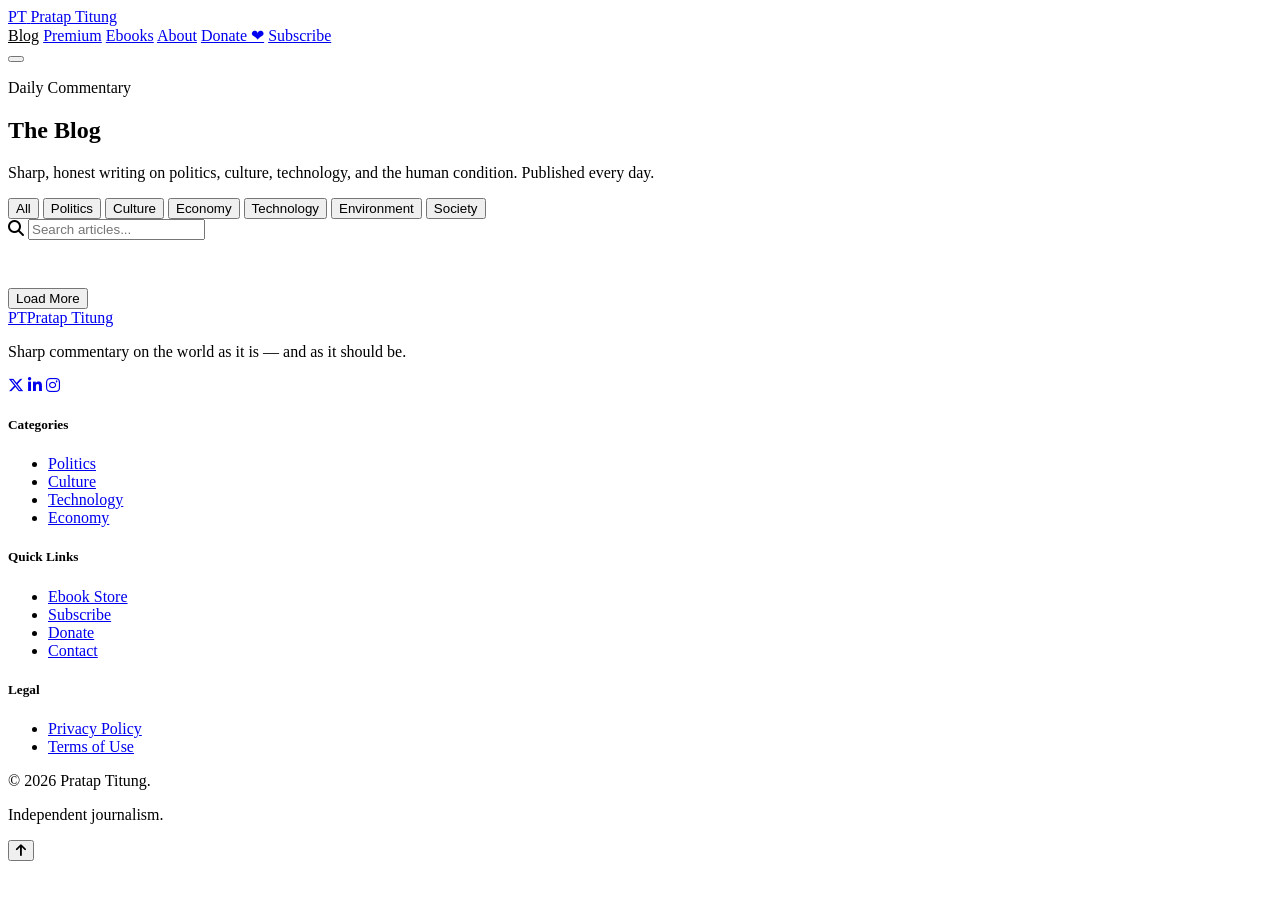
==== blog.html @ 3a3e5080 "Add files via upload" ====
<!DOCTYPE html>
<html lang="en">
<head>
  <meta charset="UTF-8" />
  <meta name="viewport" content="width=device-width, initial-scale=1.0" />
  <title>Blog — Pratap Titung</title>
  <link rel="stylesheet" href="css/style.css" />
  <link rel="stylesheet" href="css/pages.css" />
  <link href="https://fonts.googleapis.com/css2?family=Playfair+Display:ital,wght@0,400;0,700;1,400&family=Inter:wght@300;400;500;600&display=swap" rel="stylesheet" />
  <link rel="stylesheet" href="https://cdnjs.cloudflare.com/ajax/libs/font-awesome/6.5.0/css/all.min.css" />
</head>
<body>

  <!-- NAVBAR -->
  <header id="navbar">
    <div class="container nav-inner">
      <a href="index.html" class="brand">
        <span class="brand-initial">PT</span>
        <span class="brand-name">Pratap Titung</span>
      </a>
      <nav class="nav-links" id="navLinks">
        <a href="blog.html" style="color:var(--accent)">Blog</a>
        <a href="index.html#premium">Premium</a>
        <a href="store.html">Ebooks</a>
        <a href="index.html#about">About</a>
        <a href="index.html#donate" class="btn btn-outline-nav">Donate ❤</a>
        <a href="index.html#premium" class="btn btn-nav">Subscribe</a>
      </nav>
      <button class="hamburger" id="hamburger"><span></span><span></span><span></span></button>
    </div>
  </header>

  <!-- PAGE HERO -->
  <section class="page-hero">
    <p class="section-eyebrow">Daily Commentary</p>
    <h1>The Blog</h1>
    <p>Sharp, honest writing on politics, culture, technology, and the human condition. Published every day.</p>
  </section>

  <!-- FILTER BAR -->
  <div class="filter-bar">
    <div class="container filter-inner">
      <button class="filter-btn active" data-cat="all">All</button>
      <button class="filter-btn" data-cat="politics">Politics</button>
      <button class="filter-btn" data-cat="culture">Culture</button>
      <button class="filter-btn" data-cat="economy">Economy</button>
      <button class="filter-btn" data-cat="technology">Technology</button>
      <button class="filter-btn" data-cat="environment">Environment</button>
      <button class="filter-btn" data-cat="society">Society</button>
      <div class="search-bar">
        <i class="fa-solid fa-magnifying-glass"></i>
        <input type="text" id="searchInput" placeholder="Search articles..." />
      </div>
    </div>
  </div>

  <!-- BLOG CONTENT -->
  <section class="section">
    <div class="container">
      <div class="post-grid" id="blogGrid" style="grid-template-columns: repeat(3,1fr);">
        <!-- injected by JS -->
      </div>
      <div class="load-more-wrap" style="margin-top:48px">
        <button class="btn btn-outline" id="blogLoadMore">Load More</button>
      </div>
    </div>
  </section>

  <!-- FOOTER -->
  <footer class="site-footer">
    <div class="container footer-grid">
      <div class="footer-brand">
        <a href="index.html" class="brand"><span class="brand-initial">PT</span><span class="brand-name">Pratap Titung</span></a>
        <p>Sharp commentary on the world as it is — and as it should be.</p>
        <div class="footer-social">
          <a href="#"><i class="fa-brands fa-x-twitter"></i></a>
          <a href="#"><i class="fa-brands fa-linkedin-in"></i></a>
          <a href="#"><i class="fa-brands fa-instagram"></i></a>
        </div>
      </div>
      <div class="footer-col"><h5>Categories</h5><ul><li><a href="blog.html?cat=politics">Politics</a></li><li><a href="blog.html?cat=culture">Culture</a></li><li><a href="blog.html?cat=technology">Technology</a></li><li><a href="blog.html?cat=economy">Economy</a></li></ul></div>
      <div class="footer-col"><h5>Quick Links</h5><ul><li><a href="store.html">Ebook Store</a></li><li><a href="index.html#premium">Subscribe</a></li><li><a href="index.html#donate">Donate</a></li><li><a href="contact.html">Contact</a></li></ul></div>
      <div class="footer-col"><h5>Legal</h5><ul><li><a href="privacy.html">Privacy Policy</a></li><li><a href="terms.html">Terms of Use</a></li></ul></div>
    </div>
    <div class="footer-bottom"><div class="container footer-bottom-inner"><p>&copy; 2026 Pratap Titung.</p><p>Independent journalism.</p></div></div>
  </footer>

  <button class="back-to-top" id="backToTop"><i class="fa-solid fa-arrow-up"></i></button>

  <script src="js/main.js"></script>
  <script src="js/blog.js"></script>
</body>
</html>
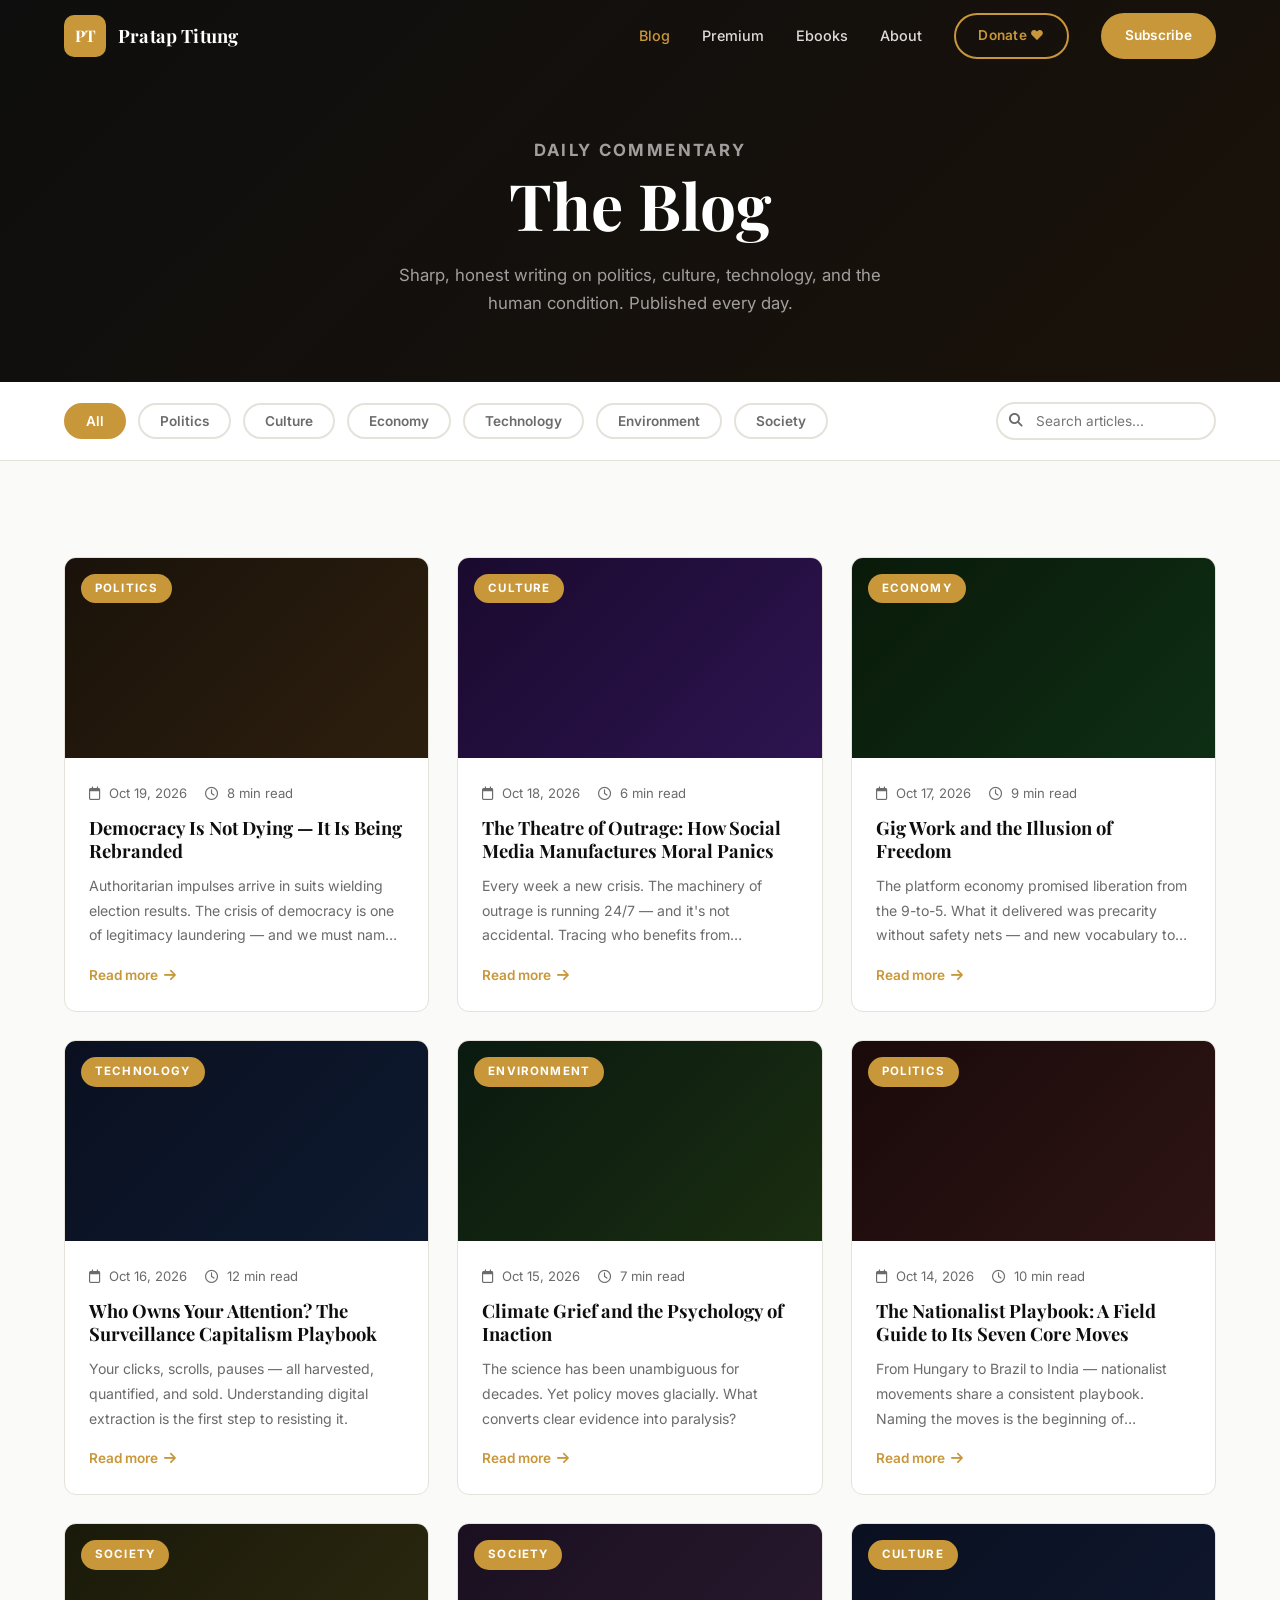
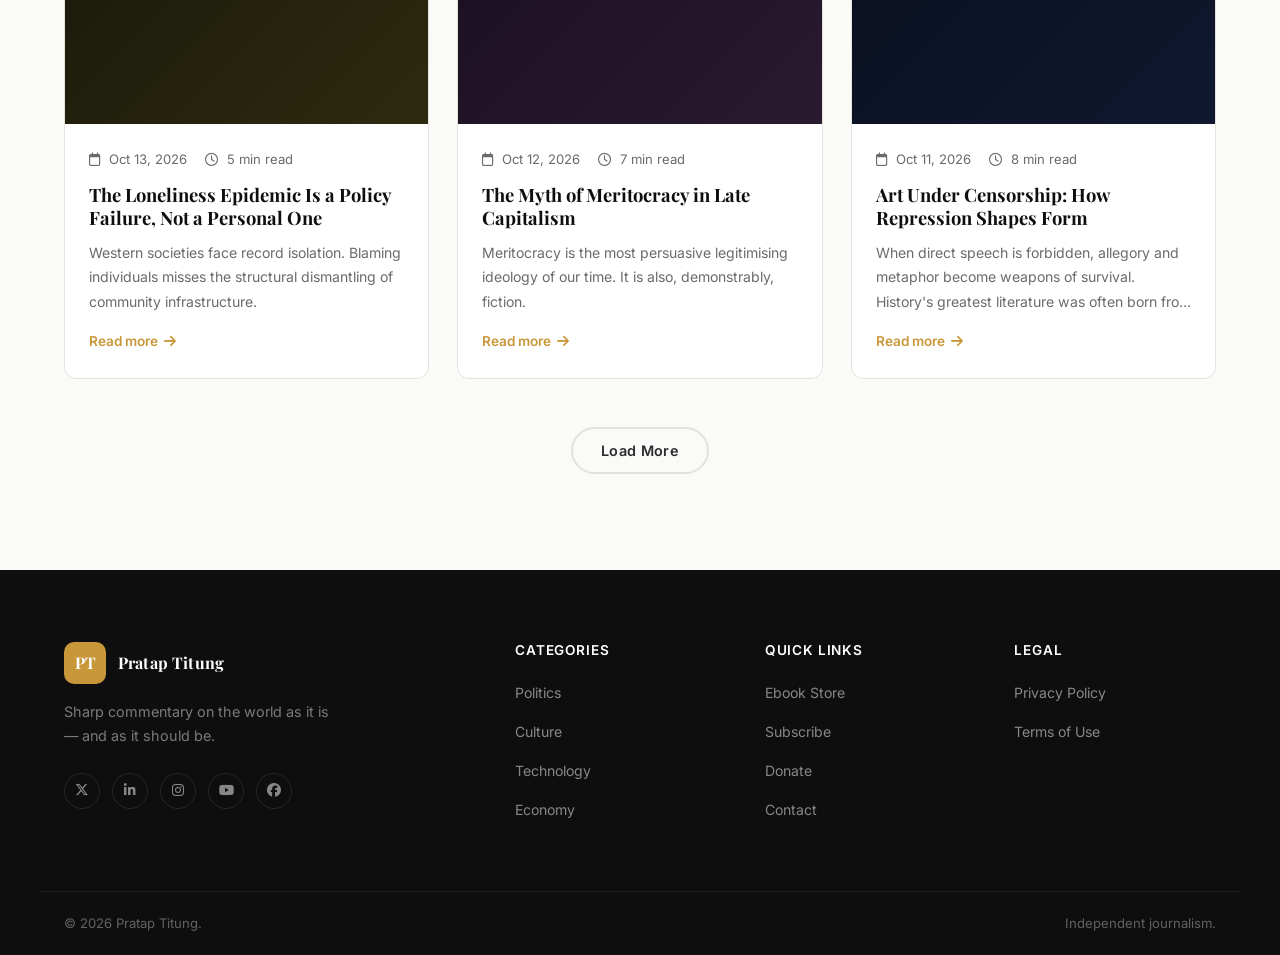
==== commit 4491e4da: "Update blog.html" ====
--- a/blog.html
+++ b/blog.html
@@ -73,9 +73,11 @@
         <a href="index.html" class="brand"><span class="brand-initial">PT</span><span class="brand-name">Pratap Titung</span></a>
         <p>Sharp commentary on the world as it is — and as it should be.</p>
         <div class="footer-social">
-          <a href="#"><i class="fa-brands fa-x-twitter"></i></a>
-          <a href="#"><i class="fa-brands fa-linkedin-in"></i></a>
-          <a href="#"><i class="fa-brands fa-instagram"></i></a>
+          <a href="https://x.com/titung489" aria-label="Twitter"><i class="fa-brands fa-x-twitter"></i></a>
+          <a href="www.linkedin.com/in/titung489" aria-label="LinkedIn"><i class="fa-brands fa-linkedin-in"></i></a>
+          <a href="https://www.instagram.com/titung489" aria-label="Instagram"><i class="fa-brands fa-instagram"></i></a>
+          <a href="https://www.youtube.com/c/PJTOfficial" aria-label="YouTube"><i class="fa-brands fa-youtube"></i></a>
+          <a href="https://www.facebook.com/c/titung489" aria-label="Facebook"><i class="fa-brands fa-facebook"></i></a>
         </div>
       </div>
       <div class="footer-col"><h5>Categories</h5><ul><li><a href="blog.html?cat=politics">Politics</a></li><li><a href="blog.html?cat=culture">Culture</a></li><li><a href="blog.html?cat=technology">Technology</a></li><li><a href="blog.html?cat=economy">Economy</a></li></ul></div>
--- a/css/style.css
+++ b/css/style.css
@@ -0,0 +1,1328 @@
+/* ===================================================
+   Pratap Titung — Personal Blog
+   Main Stylesheet
+   =================================================== */
+
+/* --- CSS Variables --- */
+:root {
+  --accent: #c8973a;
+  --accent-dark: #a87828;
+  --accent-light: #f0d89e;
+  --dark: #0e0e0e;
+  --dark-2: #1a1a1a;
+  --dark-3: #252525;
+  --mid: #3a3a3a;
+  --text: #2c2c2c;
+  --text-muted: #6b6b6b;
+  --text-light: #b0b0b0;
+  --bg: #fafaf8;
+  --bg-alt: #f4f2ed;
+  --white: #ffffff;
+  --border: #e5e2dc;
+  --radius: 12px;
+  --radius-lg: 20px;
+  --shadow: 0 4px 24px rgba(0,0,0,0.08);
+  --shadow-lg: 0 12px 48px rgba(0,0,0,0.14);
+  --font-heading: 'Playfair Display', Georgia, serif;
+  --font-body: 'Inter', system-ui, sans-serif;
+  --nav-h: 72px;
+  --transition: 0.3s ease;
+}
+
+/* --- Reset & Base --- */
+*, *::before, *::after { box-sizing: border-box; margin: 0; padding: 0; }
+
+html { scroll-behavior: smooth; font-size: 16px; }
+
+body {
+  font-family: var(--font-body);
+  color: var(--text);
+  background: var(--bg);
+  line-height: 1.7;
+  overflow-x: hidden;
+}
+
+img { max-width: 100%; height: auto; display: block; }
+a { color: inherit; text-decoration: none; }
+ul { list-style: none; }
+
+h1, h2, h3, h4, h5 { font-family: var(--font-heading); line-height: 1.25; }
+
+/* --- Container --- */
+.container {
+  width: 100%;
+  max-width: 1200px;
+  margin: 0 auto;
+  padding: 0 24px;
+}
+
+/* ===================================================
+   BUTTONS
+   =================================================== */
+.btn {
+  display: inline-flex;
+  align-items: center;
+  gap: 8px;
+  padding: 13px 28px;
+  border-radius: 50px;
+  font-family: var(--font-body);
+  font-weight: 600;
+  font-size: 0.9rem;
+  border: 2px solid transparent;
+  cursor: pointer;
+  transition: all var(--transition);
+  letter-spacing: 0.02em;
+  white-space: nowrap;
+}
+
+.btn-primary {
+  background: var(--accent);
+  color: var(--white);
+  border-color: var(--accent);
+}
+.btn-primary:hover { background: var(--accent-dark); border-color: var(--accent-dark); transform: translateY(-2px); box-shadow: 0 6px 20px rgba(200,151,58,0.35); }
+
+.btn-outline {
+  background: transparent;
+  color: var(--text);
+  border-color: var(--border);
+}
+.btn-outline:hover { border-color: var(--accent); color: var(--accent); }
+
+.btn-outline-nav {
+  background: transparent;
+  color: var(--accent);
+  border: 2px solid var(--accent);
+  padding: 9px 22px;
+  font-size: 0.85rem;
+}
+.btn-outline-nav:hover { background: var(--accent); color: var(--white); }
+
+.btn-nav {
+  background: var(--accent);
+  color: var(--white);
+  border: 2px solid var(--accent);
+  padding: 9px 22px;
+  font-size: 0.85rem;
+}
+.btn-nav:hover { background: var(--accent-dark); border-color: var(--accent-dark); }
+
+.btn-ghost {
+  background: transparent;
+  color: var(--white);
+  border: 2px solid rgba(255,255,255,0.35);
+}
+.btn-ghost:hover { background: rgba(255,255,255,0.12); border-color: rgba(255,255,255,0.7); }
+
+.btn-outline-light {
+  background: transparent;
+  color: var(--accent-light);
+  border: 2px solid rgba(200,151,58,0.4);
+}
+.btn-outline-light:hover { background: rgba(200,151,58,0.12); border-color: var(--accent); color: var(--accent); }
+
+.btn-sm-primary {
+  display: inline-flex;
+  align-items: center;
+  padding: 7px 16px;
+  border-radius: 50px;
+  background: var(--accent);
+  color: var(--white);
+  font-size: 0.8rem;
+  font-weight: 600;
+  font-family: var(--font-body);
+  cursor: pointer;
+  border: none;
+  transition: all var(--transition);
+}
+.btn-sm-primary:hover { background: var(--accent-dark); transform: translateY(-1px); }
+
+.full-width { width: 100%; justify-content: center; }
+
+/* ===================================================
+   NAVBAR
+   =================================================== */
+#navbar {
+  position: fixed;
+  top: 0; left: 0; right: 0;
+  z-index: 1000;
+  height: var(--nav-h);
+  background: transparent;
+  transition: background var(--transition), box-shadow var(--transition);
+}
+
+#navbar.scrolled {
+  background: rgba(14,14,14,0.95);
+  backdrop-filter: blur(16px);
+  box-shadow: 0 2px 24px rgba(0,0,0,0.3);
+}
+
+.nav-inner {
+  display: flex;
+  align-items: center;
+  justify-content: space-between;
+  height: 100%;
+}
+
+.brand {
+  display: flex;
+  align-items: center;
+  gap: 12px;
+  font-family: var(--font-heading);
+}
+
+.brand-initial {
+  width: 42px; height: 42px;
+  background: var(--accent);
+  color: var(--white);
+  border-radius: 10px;
+  display: flex;
+  align-items: center;
+  justify-content: center;
+  font-weight: 700;
+  font-size: 1rem;
+  font-family: var(--font-heading);
+  flex-shrink: 0;
+}
+
+.brand-name {
+  font-size: 1.15rem;
+  font-weight: 700;
+  color: var(--white);
+  letter-spacing: 0.01em;
+}
+
+.nav-links {
+  display: flex;
+  align-items: center;
+  gap: 32px;
+}
+
+.nav-links a:not(.btn) {
+  color: rgba(255,255,255,0.85);
+  font-size: 0.9rem;
+  font-weight: 500;
+  transition: color var(--transition);
+  position: relative;
+}
+.nav-links a:not(.btn)::after {
+  content: '';
+  position: absolute;
+  left: 0; bottom: -3px;
+  width: 0; height: 2px;
+  background: var(--accent);
+  transition: width var(--transition);
+}
+.nav-links a:not(.btn):hover { color: var(--white); }
+.nav-links a:not(.btn):hover::after { width: 100%; }
+
+.hamburger {
+  display: none;
+  flex-direction: column;
+  gap: 5px;
+  background: none;
+  border: none;
+  cursor: pointer;
+  padding: 4px;
+}
+.hamburger span {
+  display: block;
+  width: 24px; height: 2px;
+  background: var(--white);
+  border-radius: 2px;
+  transition: all var(--transition);
+}
+.hamburger.active span:nth-child(1) { transform: rotate(45deg) translate(5px, 5px); }
+.hamburger.active span:nth-child(2) { opacity: 0; }
+.hamburger.active span:nth-child(3) { transform: rotate(-45deg) translate(5px, -5px); }
+
+/* ===================================================
+   HERO
+   =================================================== */
+.hero {
+  min-height: 100vh;
+  background: linear-gradient(135deg, var(--dark) 0%, #1a120a 50%, #0a0a0a 100%);
+  display: flex;
+  align-items: center;
+  position: relative;
+  overflow: hidden;
+  padding: calc(var(--nav-h) + 60px) 0 80px;
+}
+
+.hero-bg-shapes { position: absolute; inset: 0; pointer-events: none; }
+
+.shape {
+  position: absolute;
+  border-radius: 50%;
+  opacity: 0.05;
+}
+.shape-1 {
+  width: 600px; height: 600px;
+  background: var(--accent);
+  top: -200px; right: -150px;
+}
+.shape-2 {
+  width: 300px; height: 300px;
+  background: var(--accent);
+  bottom: 100px; left: -80px;
+}
+.shape-3 {
+  width: 180px; height: 180px;
+  background: #fff;
+  bottom: 200px; right: 200px;
+}
+
+.hero-content { position: relative; z-index: 1; }
+
+.hero-eyebrow {
+  display: flex;
+  align-items: center;
+  gap: 10px;
+  color: var(--accent);
+  font-size: 0.85rem;
+  font-weight: 600;
+  letter-spacing: 0.1em;
+  text-transform: uppercase;
+  margin-bottom: 24px;
+}
+
+.dot {
+  width: 8px; height: 8px;
+  background: var(--accent);
+  border-radius: 50%;
+  animation: pulse 2s ease-in-out infinite;
+}
+
+@keyframes pulse {
+  0%, 100% { transform: scale(1); opacity: 1; }
+  50% { transform: scale(1.4); opacity: 0.7; }
+}
+
+.hero-title {
+  font-size: clamp(3rem, 8vw, 6rem);
+  color: var(--white);
+  line-height: 1.1;
+  margin-bottom: 28px;
+}
+.hero-title em {
+  color: var(--accent);
+  font-style: italic;
+}
+
+.hero-sub {
+  color: rgba(255,255,255,0.65);
+  font-size: 1.15rem;
+  max-width: 560px;
+  margin-bottom: 40px;
+  line-height: 1.7;
+}
+.desktop-br { display: block; }
+
+.hero-cta {
+  display: flex;
+  gap: 16px;
+  flex-wrap: wrap;
+  margin-bottom: 64px;
+}
+
+.hero-stats {
+  display: flex;
+  align-items: center;
+  gap: 32px;
+}
+
+.stat { display: flex; flex-direction: column; }
+.stat strong {
+  font-size: 1.8rem;
+  color: var(--white);
+  font-family: var(--font-heading);
+  line-height: 1;
+}
+.stat span {
+  font-size: 0.8rem;
+  color: rgba(255,255,255,0.5);
+  text-transform: uppercase;
+  letter-spacing: 0.08em;
+  margin-top: 4px;
+}
+
+.stat-divider {
+  width: 1px;
+  height: 40px;
+  background: rgba(255,255,255,0.15);
+}
+
+.scroll-indicator {
+  position: absolute;
+  bottom: 32px; left: 50%;
+  transform: translateX(-50%);
+  display: flex;
+  flex-direction: column;
+  align-items: center;
+  gap: 8px;
+  color: rgba(255,255,255,0.4);
+  font-size: 0.75rem;
+  letter-spacing: 0.1em;
+  text-transform: uppercase;
+}
+.scroll-line {
+  width: 1px;
+  height: 40px;
+  background: linear-gradient(to bottom, rgba(255,255,255,0.4), transparent);
+  animation: scrollDrop 2s ease-in-out infinite;
+}
+@keyframes scrollDrop {
+  0% { transform: scaleY(0); transform-origin: top; }
+  50% { transform: scaleY(1); transform-origin: top; }
+  51% { transform: scaleY(1); transform-origin: bottom; }
+  100% { transform: scaleY(0); transform-origin: bottom; }
+}
+
+/* ===================================================
+   TICKER
+   =================================================== */
+.ticker-wrap {
+  display: flex;
+  align-items: center;
+  background: var(--accent);
+  overflow: hidden;
+  height: 44px;
+}
+
+.ticker-label {
+  background: var(--dark);
+  color: var(--accent);
+  padding: 0 20px;
+  font-size: 0.7rem;
+  font-weight: 700;
+  letter-spacing: 0.15em;
+  text-transform: uppercase;
+  height: 100%;
+  display: flex;
+  align-items: center;
+  white-space: nowrap;
+  flex-shrink: 0;
+  z-index: 1;
+}
+
+.ticker-content {
+  display: flex;
+  animation: ticker 30s linear infinite;
+  white-space: nowrap;
+  color: var(--dark);
+  font-size: 0.85rem;
+  font-weight: 600;
+  letter-spacing: 0.03em;
+}
+
+@keyframes ticker { from { transform: translateX(0); } to { transform: translateX(-50%); } }
+
+/* ===================================================
+   SECTIONS
+   =================================================== */
+.section { padding: 96px 0; }
+.section-dark {
+  background: var(--dark-2);
+  color: var(--white);
+}
+.section-alt { background: var(--bg-alt); }
+
+.section-header {
+  display: flex;
+  align-items: flex-end;
+  justify-content: space-between;
+  margin-bottom: 52px;
+  gap: 24px;
+}
+.section-header.centered { justify-content: center; text-align: center; }
+.section-header.light .section-title { color: var(--white); }
+.section-header.light .section-eyebrow { color: var(--accent); }
+
+.section-eyebrow {
+  font-size: 0.78rem;
+  font-weight: 700;
+  letter-spacing: 0.14em;
+  text-transform: uppercase;
+  color: var(--accent);
+  margin-bottom: 10px;
+}
+
+.section-title {
+  font-size: clamp(2rem, 4vw, 2.8rem);
+  line-height: 1.2;
+}
+
+/* ===================================================
+   FEATURED POST
+   =================================================== */
+.featured-post {
+  display: grid;
+  grid-template-columns: 1fr 1fr;
+  gap: 0;
+  border-radius: var(--radius-lg);
+  overflow: hidden;
+  background: var(--white);
+  box-shadow: var(--shadow-lg);
+  margin-bottom: 56px;
+  border: 1px solid var(--border);
+}
+
+.featured-post-img {
+  position: relative;
+  background: linear-gradient(135deg, #1a120a, #2d1f0e);
+  min-height: 420px;
+  display: flex;
+  align-items: stretch;
+}
+.featured-post-img img {
+  width: 100%;
+  height: 100%;
+  object-fit: cover;
+  position: absolute;
+  inset: 0;
+}
+.img-placeholder {
+  background: linear-gradient(135deg, #1a120a 0%, #3d2b0e 50%, #c8973a22 100%);
+}
+.img-placeholder::after {
+  content: '📰';
+  position: absolute;
+  top: 50%; left: 50%;
+  transform: translate(-50%,-50%);
+  font-size: 64px;
+  opacity: 0.3;
+}
+
+.post-category {
+  position: absolute;
+  top: 20px; left: 20px;
+  background: var(--accent);
+  color: var(--white);
+  font-size: 0.72rem;
+  font-weight: 700;
+  letter-spacing: 0.1em;
+  text-transform: uppercase;
+  padding: 5px 14px;
+  border-radius: 50px;
+  z-index: 1;
+}
+
+.featured-post-content {
+  padding: 52px 48px;
+  display: flex;
+  flex-direction: column;
+  justify-content: center;
+  gap: 20px;
+}
+
+.post-meta {
+  display: flex;
+  align-items: center;
+  gap: 18px;
+  font-size: 0.82rem;
+  color: var(--text-muted);
+}
+.post-meta i { margin-right: 5px; }
+.post-tag {
+  background: var(--accent-light);
+  color: var(--accent-dark);
+  font-weight: 700;
+  font-size: 0.72rem;
+  letter-spacing: 0.08em;
+  text-transform: uppercase;
+  padding: 3px 10px;
+  border-radius: 50px;
+}
+
+.post-title {
+  font-size: clamp(1.4rem, 2.5vw, 2rem);
+  line-height: 1.25;
+  color: var(--dark);
+}
+
+.post-excerpt {
+  color: var(--text-muted);
+  line-height: 1.75;
+  font-size: 0.97rem;
+}
+
+/* ===================================================
+   POST GRID
+   =================================================== */
+.post-grid {
+  display: grid;
+  grid-template-columns: repeat(3, 1fr);
+  gap: 28px;
+  margin-bottom: 48px;
+}
+
+.post-card {
+  background: var(--white);
+  border-radius: var(--radius);
+  overflow: hidden;
+  border: 1px solid var(--border);
+  transition: transform var(--transition), box-shadow var(--transition);
+  cursor: pointer;
+}
+.post-card:hover { transform: translateY(-6px); box-shadow: var(--shadow-lg); }
+
+.post-card-img {
+  height: 200px;
+  background: linear-gradient(135deg, #1a120a, #3d2b0e);
+  position: relative;
+  overflow: hidden;
+}
+.post-card-img img {
+  width: 100%; height: 100%;
+  object-fit: cover;
+  transition: transform var(--transition);
+}
+.post-card:hover .post-card-img img { transform: scale(1.05); }
+
+.post-card-body { padding: 24px; }
+.post-card-body .post-meta { margin-bottom: 12px; }
+.post-card-body .post-title {
+  font-size: 1.15rem;
+  margin-bottom: 12px;
+}
+.post-card-body .post-excerpt {
+  font-size: 0.88rem;
+  -webkit-line-clamp: 3;
+  display: -webkit-box;
+  -webkit-box-orient: vertical;
+  overflow: hidden;
+  margin-bottom: 16px;
+}
+.read-link {
+  color: var(--accent);
+  font-weight: 600;
+  font-size: 0.85rem;
+  display: flex;
+  align-items: center;
+  gap: 6px;
+  transition: gap var(--transition);
+}
+.read-link:hover { gap: 10px; }
+
+.load-more-wrap { text-align: center; }
+
+/* ===================================================
+   NEWSLETTER BAND
+   =================================================== */
+.newsletter-band {
+  background: linear-gradient(135deg, var(--dark) 0%, #1a120a 100%);
+  padding: 60px 0;
+  border-top: 1px solid rgba(200,151,58,0.2);
+  border-bottom: 1px solid rgba(200,151,58,0.2);
+}
+
+.newsletter-inner {
+  display: flex;
+  align-items: center;
+  justify-content: space-between;
+  gap: 48px;
+}
+
+.nl-text h3 {
+  font-size: 1.7rem;
+  color: var(--white);
+  margin-bottom: 8px;
+}
+.nl-text p {
+  color: rgba(255,255,255,0.6);
+  font-size: 0.95rem;
+}
+
+.nl-form {
+  display: flex;
+  gap: 12px;
+  flex-wrap: wrap;
+  flex-shrink: 0;
+}
+.nl-form input {
+  padding: 13px 24px;
+  border: 2px solid rgba(255,255,255,0.15);
+  border-radius: 50px;
+  background: rgba(255,255,255,0.07);
+  color: var(--white);
+  font-family: var(--font-body);
+  font-size: 0.9rem;
+  width: 280px;
+  transition: border-color var(--transition);
+  outline: none;
+}
+.nl-form input::placeholder { color: rgba(255,255,255,0.4); }
+.nl-form input:focus { border-color: var(--accent); }
+
+/* ===================================================
+   PREMIUM / PRICING
+   =================================================== */
+.premium-pricing {
+  display: grid;
+  grid-template-columns: repeat(3, 1fr);
+  gap: 24px;
+  margin-bottom: 64px;
+}
+
+.pricing-card {
+  background: var(--dark-3);
+  border: 1px solid rgba(255,255,255,0.08);
+  border-radius: var(--radius-lg);
+  padding: 36px;
+  position: relative;
+  transition: transform var(--transition), border-color var(--transition);
+}
+.pricing-card:hover { transform: translateY(-6px); border-color: rgba(200,151,58,0.3); }
+.pricing-card.featured {
+  border-color: var(--accent);
+  background: linear-gradient(135deg, rgba(200,151,58,0.06), var(--dark-3));
+}
+
+.pricing-badge {
+  display: inline-block;
+  font-size: 0.72rem;
+  font-weight: 700;
+  letter-spacing: 0.1em;
+  text-transform: uppercase;
+  color: var(--text-light);
+  background: rgba(255,255,255,0.05);
+  border-radius: 50px;
+  padding: 4px 12px;
+  margin-bottom: 16px;
+}
+.pricing-badge.popular {
+  background: var(--accent);
+  color: var(--dark);
+}
+
+.pricing-card h4 {
+  font-size: 1.5rem;
+  color: var(--white);
+  margin-bottom: 16px;
+}
+
+.price {
+  font-size: 2.5rem;
+  font-family: var(--font-heading);
+  font-weight: 700;
+  color: var(--accent);
+  margin-bottom: 28px;
+}
+.price span {
+  font-size: 1rem;
+  color: var(--text-light);
+  font-weight: 400;
+}
+
+.pricing-card ul {
+  margin-bottom: 32px;
+  display: flex;
+  flex-direction: column;
+  gap: 14px;
+}
+.pricing-card li {
+  display: flex;
+  align-items: center;
+  gap: 12px;
+  color: rgba(255,255,255,0.8);
+  font-size: 0.9rem;
+}
+.pricing-card li .fa-check { color: var(--accent); }
+.pricing-card li .fa-xmark { color: rgba(255,255,255,0.2); }
+.pricing-card li.muted { color: rgba(255,255,255,0.3); }
+
+/* ===================================================
+   PREMIUM TEASERS
+   =================================================== */
+.premium-teasers {
+  display: grid;
+  grid-template-columns: repeat(3, 1fr);
+  gap: 24px;
+}
+
+.premium-teaser-card {
+  background: var(--dark-3);
+  border: 1px solid rgba(255,255,255,0.06);
+  border-radius: var(--radius);
+  padding: 28px;
+  position: relative;
+  transition: transform var(--transition);
+}
+.premium-teaser-card:hover { transform: translateY(-4px); }
+
+.lock-badge {
+  display: inline-flex;
+  align-items: center;
+  gap: 6px;
+  font-size: 0.72rem;
+  font-weight: 700;
+  letter-spacing: 0.08em;
+  text-transform: uppercase;
+  background: rgba(200,151,58,0.15);
+  color: var(--accent);
+  border: 1px solid rgba(200,151,58,0.3);
+  border-radius: 50px;
+  padding: 4px 12px;
+  margin-bottom: 14px;
+}
+
+.premium-teaser-card .post-category {
+  position: static;
+  display: inline-block;
+  margin-bottom: 12px;
+  font-size: 0.7rem;
+}
+
+.premium-teaser-card h4 {
+  color: var(--white);
+  font-size: 1.1rem;
+  margin-bottom: 12px;
+  line-height: 1.3;
+}
+
+.premium-teaser-card p {
+  color: rgba(255,255,255,0.5);
+  font-size: 0.87rem;
+  line-height: 1.7;
+  margin-bottom: 20px;
+}
+
+.teaser-footer {
+  display: flex;
+  align-items: center;
+  justify-content: space-between;
+  gap: 12px;
+}
+.teaser-footer span {
+  color: rgba(255,255,255,0.4);
+  font-size: 0.82rem;
+}
+
+/* ===================================================
+   EBOOK STORE
+   =================================================== */
+.ebook-grid {
+  display: grid;
+  grid-template-columns: repeat(4, 1fr);
+  gap: 24px;
+}
+
+.ebook-card {
+  background: var(--white);
+  border: 1px solid var(--border);
+  border-radius: var(--radius);
+  overflow: hidden;
+  transition: transform var(--transition), box-shadow var(--transition);
+}
+.ebook-card:hover { transform: translateY(-6px); box-shadow: var(--shadow-lg); }
+
+.ebook-cover {
+  height: 240px;
+  display: flex;
+  align-items: center;
+  justify-content: center;
+  font-size: 72px;
+  position: relative;
+}
+
+.ebook-info { padding: 20px; }
+.ebook-info .category {
+  font-size: 0.72rem;
+  font-weight: 700;
+  letter-spacing: 0.1em;
+  text-transform: uppercase;
+  color: var(--accent);
+  margin-bottom: 8px;
+}
+.ebook-info h4 {
+  font-size: 1.02rem;
+  line-height: 1.3;
+  margin-bottom: 8px;
+  color: var(--dark);
+}
+.ebook-info .desc {
+  font-size: 0.83rem;
+  color: var(--text-muted);
+  margin-bottom: 16px;
+  -webkit-line-clamp: 2;
+  display: -webkit-box;
+  -webkit-box-orient: vertical;
+  overflow: hidden;
+}
+.ebook-footer {
+  display: flex;
+  align-items: center;
+  justify-content: space-between;
+}
+.ebook-price {
+  font-size: 1.2rem;
+  font-weight: 700;
+  font-family: var(--font-heading);
+  color: var(--accent);
+}
+.ebook-price .original {
+  font-size: 0.85rem;
+  color: var(--text-muted);
+  text-decoration: line-through;
+  font-weight: 400;
+  font-family: var(--font-body);
+  margin-right: 4px;
+}
+
+/* ===================================================
+   ABOUT
+   =================================================== */
+.about-inner {
+  display: grid;
+  grid-template-columns: 360px 1fr;
+  gap: 80px;
+  align-items: center;
+}
+
+.about-img-frame {
+  border-radius: var(--radius-lg);
+  overflow: hidden;
+  aspect-ratio: 3/4;
+  background: linear-gradient(135deg, var(--dark), #3d2b0e);
+  position: relative;
+}
+.img-placeholder-author {
+  display: flex;
+  align-items: center;
+  justify-content: center;
+  font-size: 80px;
+}
+.img-placeholder-author::after {
+  content: '👤';
+  position: absolute;
+  top: 50%; left: 50%;
+  transform: translate(-50%,-50%);
+  font-size: 100px;
+  opacity: 0.3;
+}
+.about-img-frame img { width: 100%; height: 100%; object-fit: cover; }
+
+.about-social {
+  display: flex;
+  justify-content: center;
+  gap: 16px;
+  margin-top: 24px;
+}
+.about-social a {
+  width: 40px; height: 40px;
+  border-radius: 50%;
+  border: 1px solid var(--border);
+  display: flex;
+  align-items: center;
+  justify-content: center;
+  color: var(--text-muted);
+  font-size: 0.9rem;
+  transition: all var(--transition);
+}
+.about-social a:hover { border-color: var(--accent); color: var(--accent); transform: translateY(-2px); }
+
+.about-text h2 {
+  font-size: 2.5rem;
+  margin-bottom: 8px;
+}
+.about-tagline {
+  color: var(--accent);
+  font-size: 1.1rem;
+  margin-bottom: 28px;
+}
+.about-text p {
+  color: var(--text-muted);
+  margin-bottom: 16px;
+  line-height: 1.8;
+}
+.about-cta { display: flex; gap: 16px; flex-wrap: wrap; margin-top: 32px; }
+
+/* ===================================================
+   TESTIMONIALS
+   =================================================== */
+.testimonial-grid {
+  display: grid;
+  grid-template-columns: repeat(3, 1fr);
+  gap: 28px;
+}
+
+.testimonial-card {
+  background: var(--white);
+  border: 1px solid var(--border);
+  border-radius: var(--radius);
+  padding: 32px;
+  transition: transform var(--transition), box-shadow var(--transition);
+}
+.testimonial-card:hover { transform: translateY(-4px); box-shadow: var(--shadow); }
+
+.stars {
+  color: var(--accent);
+  font-size: 1rem;
+  letter-spacing: 2px;
+  margin-bottom: 16px;
+}
+.testimonial-card p {
+  color: var(--text-muted);
+  font-style: italic;
+  line-height: 1.75;
+  margin-bottom: 20px;
+  font-size: 0.95rem;
+}
+.testi-author { font-size: 0.85rem; color: var(--text); }
+.testi-author strong { color: var(--dark); }
+
+/* ===================================================
+   DONATION
+   =================================================== */
+.donation-section {
+  background: linear-gradient(135deg, #faf7f0 0%, #fff9ed 100%);
+}
+
+.donate-inner {
+  display: grid;
+  grid-template-columns: 1fr 480px;
+  gap: 80px;
+  align-items: center;
+}
+
+.donate-text h2 {
+  font-size: 2.4rem;
+  margin-bottom: 20px;
+  line-height: 1.2;
+}
+.donate-text p {
+  color: var(--text-muted);
+  margin-bottom: 16px;
+  line-height: 1.8;
+}
+.donate-badges {
+  display: flex;
+  gap: 20px;
+  flex-wrap: wrap;
+  margin-top: 28px;
+}
+.donate-badges span {
+  display: flex;
+  align-items: center;
+  gap: 8px;
+  font-size: 0.82rem;
+  color: var(--text-muted);
+  font-weight: 500;
+}
+.donate-badges i { color: var(--accent); }
+
+.donate-box {
+  background: var(--white);
+  border-radius: var(--radius-lg);
+  border: 1px solid var(--border);
+  padding: 40px;
+  box-shadow: var(--shadow-lg);
+}
+.donate-box h3 {
+  font-size: 1.4rem;
+  margin-bottom: 24px;
+}
+
+.donate-amounts {
+  display: grid;
+  grid-template-columns: repeat(4, 1fr);
+  gap: 10px;
+  margin-bottom: 20px;
+}
+
+.amount-btn {
+  padding: 12px;
+  border: 2px solid var(--border);
+  border-radius: var(--radius);
+  background: transparent;
+  font-size: 1rem;
+  font-weight: 700;
+  font-family: var(--font-heading);
+  cursor: pointer;
+  transition: all var(--transition);
+  color: var(--text);
+}
+.amount-btn:hover, .amount-btn.active {
+  border-color: var(--accent);
+  background: var(--accent);
+  color: var(--white);
+}
+
+.custom-amount { margin-bottom: 20px; }
+.custom-amount label {
+  font-size: 0.85rem;
+  color: var(--text-muted);
+  margin-bottom: 8px;
+  display: block;
+}
+.amount-input-wrap {
+  display: flex;
+  align-items: center;
+  border: 2px solid var(--border);
+  border-radius: var(--radius);
+  overflow: hidden;
+  transition: border-color var(--transition);
+}
+.amount-input-wrap:focus-within { border-color: var(--accent); }
+.amount-input-wrap span {
+  padding: 0 14px;
+  color: var(--text-muted);
+  font-weight: 600;
+  background: var(--bg-alt);
+  border-right: 1px solid var(--border);
+  height: 48px;
+  display: flex;
+  align-items: center;
+}
+.amount-input-wrap input {
+  border: none;
+  outline: none;
+  padding: 12px 16px;
+  font-family: var(--font-body);
+  font-size: 1rem;
+  flex: 1;
+  color: var(--text);
+  background: transparent;
+}
+
+.donate-frequency {
+  display: flex;
+  gap: 0;
+  border: 2px solid var(--border);
+  border-radius: var(--radius);
+  overflow: hidden;
+  margin-bottom: 24px;
+}
+.freq-btn {
+  flex: 1;
+  padding: 11px;
+  border: none;
+  background: transparent;
+  font-family: var(--font-body);
+  font-weight: 600;
+  font-size: 0.9rem;
+  cursor: pointer;
+  transition: all var(--transition);
+  color: var(--text-muted);
+}
+.freq-btn.active {
+  background: var(--accent);
+  color: var(--white);
+}
+
+.donate-btn { font-size: 1rem; margin-bottom: 12px; }
+.donate-note {
+  text-align: center;
+  font-size: 0.78rem;
+  color: var(--text-muted);
+  margin-bottom: 16px;
+}
+
+.donate-methods {
+  display: flex;
+  gap: 8px;
+  justify-content: center;
+  flex-wrap: wrap;
+}
+.donate-methods img { height: 24px; width: auto; }
+
+/* ===================================================
+   FOOTER
+   =================================================== */
+.site-footer {
+  background: var(--dark);
+  color: rgba(255,255,255,0.7);
+  padding-top: 72px;
+}
+
+.footer-grid {
+  display: grid;
+  grid-template-columns: 2fr 1fr 1fr 1fr;
+  gap: 48px;
+  padding-bottom: 56px;
+  border-bottom: 1px solid rgba(255,255,255,0.08);
+}
+
+.footer-brand .brand-name { font-size: 1rem; }
+.footer-brand p {
+  margin-top: 16px;
+  font-size: 0.9rem;
+  color: rgba(255,255,255,0.45);
+  max-width: 280px;
+  line-height: 1.7;
+}
+
+.footer-social {
+  display: flex;
+  gap: 12px;
+  margin-top: 24px;
+}
+.footer-social a {
+  width: 36px; height: 36px;
+  border-radius: 50%;
+  border: 1px solid rgba(255,255,255,0.1);
+  display: flex;
+  align-items: center;
+  justify-content: center;
+  color: rgba(255,255,255,0.5);
+  font-size: 0.85rem;
+  transition: all var(--transition);
+}
+.footer-social a:hover { border-color: var(--accent); color: var(--accent); }
+
+.footer-col h5 {
+  color: var(--white);
+  font-size: 0.85rem;
+  font-weight: 600;
+  letter-spacing: 0.06em;
+  text-transform: uppercase;
+  margin-bottom: 20px;
+  font-family: var(--font-body);
+}
+.footer-col li { margin-bottom: 12px; }
+.footer-col a {
+  color: rgba(255,255,255,0.5);
+  font-size: 0.88rem;
+  transition: color var(--transition);
+}
+.footer-col a:hover { color: var(--accent); }
+
+.footer-bottom {
+  padding: 20px 0;
+}
+.footer-bottom-inner {
+  display: flex;
+  align-items: center;
+  justify-content: space-between;
+}
+.footer-bottom p { font-size: 0.82rem; color: rgba(255,255,255,0.35); }
+
+/* ===================================================
+   MODAL
+   =================================================== */
+.modal-overlay {
+  position: fixed;
+  inset: 0;
+  background: rgba(0,0,0,0.7);
+  backdrop-filter: blur(4px);
+  z-index: 2000;
+  display: none;
+  align-items: center;
+  justify-content: center;
+}
+.modal-overlay.active { display: flex; }
+
+.modal {
+  background: var(--white);
+  border-radius: var(--radius-lg);
+  padding: 52px 48px;
+  max-width: 440px;
+  width: 90%;
+  text-align: center;
+  position: relative;
+  animation: modalIn 0.3s ease;
+}
+@keyframes modalIn {
+  from { opacity: 0; transform: scale(0.9) translateY(20px); }
+  to { opacity: 1; transform: scale(1) translateY(0); }
+}
+
+.modal-close {
+  position: absolute;
+  top: 16px; right: 20px;
+  background: none;
+  border: none;
+  font-size: 1.6rem;
+  cursor: pointer;
+  color: var(--text-muted);
+  line-height: 1;
+}
+.modal-icon { font-size: 3rem; margin-bottom: 16px; }
+.modal h3 { font-size: 1.8rem; margin-bottom: 12px; }
+.modal p { color: var(--text-muted); margin-bottom: 28px; }
+
+/* ===================================================
+   BACK TO TOP
+   =================================================== */
+.back-to-top {
+  position: fixed;
+  bottom: 32px; right: 32px;
+  width: 48px; height: 48px;
+  background: var(--accent);
+  color: var(--white);
+  border: none;
+  border-radius: 50%;
+  font-size: 1rem;
+  cursor: pointer;
+  box-shadow: 0 4px 16px rgba(200,151,58,0.4);
+  transition: all var(--transition);
+  opacity: 0;
+  pointer-events: none;
+  z-index: 999;
+}
+.back-to-top.visible { opacity: 1; pointer-events: all; }
+.back-to-top:hover { transform: translateY(-4px); box-shadow: 0 8px 24px rgba(200,151,58,0.5); }
+
+/* ===================================================
+   FADE-IN ANIMATION
+   =================================================== */
+.fade-in {
+  opacity: 0;
+  transform: translateY(30px);
+  transition: opacity 0.7s ease, transform 0.7s ease;
+}
+.fade-in.visible { opacity: 1; transform: translateY(0); }
+
+/* ===================================================
+   RESPONSIVE
+   =================================================== */
+@media (max-width: 1100px) {
+  .ebook-grid { grid-template-columns: repeat(3, 1fr); }
+}
+
+@media (max-width: 900px) {
+  .featured-post { grid-template-columns: 1fr; }
+  .featured-post-img { min-height: 280px; }
+  .post-grid { grid-template-columns: repeat(2, 1fr); }
+  .premium-pricing { grid-template-columns: 1fr; max-width: 460px; margin: 0 auto 64px; }
+  .premium-teasers { grid-template-columns: 1fr; }
+  .ebook-grid { grid-template-columns: repeat(2, 1fr); }
+  .about-inner { grid-template-columns: 1fr; gap: 40px; }
+  .about-img-frame { aspect-ratio: 1; max-width: 320px; margin: 0 auto; }
+  .testimonial-grid { grid-template-columns: 1fr; }
+  .donate-inner { grid-template-columns: 1fr; gap: 48px; }
+  .footer-grid { grid-template-columns: 1fr 1fr; }
+  .newsletter-inner { flex-direction: column; text-align: center; }
+  .nl-form input { width: 100%; }
+  .hero-stats { gap: 20px; }
+}
+
+@media (max-width: 640px) {
+  .nav-links {
+    position: fixed;
+    top: var(--nav-h); left: 0; right: 0;
+    background: rgba(14,14,14,0.97);
+    backdrop-filter: blur(20px);
+    flex-direction: column;
+    padding: 32px 24px;
+    gap: 20px;
+    transform: translateY(-100%);
+    opacity: 0;
+    transition: all var(--transition);
+    pointer-events: none;
+    border-bottom: 1px solid rgba(255,255,255,0.08);
+  }
+  .nav-links.open { transform: translateY(0); opacity: 1; pointer-events: all; }
+  .hamburger { display: flex; }
+
+  .post-grid { grid-template-columns: 1fr; }
+  .ebook-grid { grid-template-columns: repeat(2, 1fr); }
+  .featured-post-content { padding: 28px 24px; }
+  .donate-amounts { grid-template-columns: repeat(2, 1fr); }
+  .footer-grid { grid-template-columns: 1fr; }
+  .footer-bottom-inner { flex-direction: column; gap: 8px; text-align: center; }
+  .hero-stats { flex-wrap: wrap; }
+  .stat-divider { display: none; }
+  .desktop-br { display: none; }
+  .donate-box { padding: 28px 20px; }
+}
--- a/css/pages.css
+++ b/css/pages.css
@@ -0,0 +1,168 @@
+/* ===================================================
+   Blog Page Styles
+   =================================================== */
+
+.page-hero {
+  background: linear-gradient(135deg, var(--dark), #1a120a);
+  padding: calc(var(--nav-h) + 64px) 0 64px;
+  text-align: center;
+}
+.page-hero h1 {
+  font-size: clamp(2.5rem, 5vw, 4rem);
+  color: var(--white);
+  margin-bottom: 16px;
+}
+.page-hero p {
+  color: rgba(255,255,255,0.6);
+  font-size: 1.05rem;
+  max-width: 540px;
+  margin: 0 auto;
+}
+
+/* Filter Bar */
+.filter-bar {
+  background: var(--white);
+  border-bottom: 1px solid var(--border);
+  padding: 20px 0;
+  position: sticky;
+  top: var(--nav-h);
+  z-index: 100;
+}
+.filter-inner {
+  display: flex;
+  align-items: center;
+  gap: 12px;
+  overflow-x: auto;
+  scrollbar-width: none;
+}
+.filter-inner::-webkit-scrollbar { display: none; }
+.filter-btn {
+  padding: 8px 20px;
+  border: 2px solid var(--border);
+  border-radius: 50px;
+  background: transparent;
+  font-family: var(--font-body);
+  font-size: 0.85rem;
+  font-weight: 600;
+  cursor: pointer;
+  transition: all var(--transition);
+  white-space: nowrap;
+  color: var(--text-muted);
+}
+.filter-btn.active, .filter-btn:hover {
+  border-color: var(--accent);
+  background: var(--accent);
+  color: var(--white);
+}
+
+/* Search */
+.search-bar {
+  margin-left: auto;
+  position: relative;
+  flex-shrink: 0;
+}
+.search-bar input {
+  padding: 9px 16px 9px 38px;
+  border: 2px solid var(--border);
+  border-radius: 50px;
+  font-family: var(--font-body);
+  font-size: 0.85rem;
+  outline: none;
+  transition: border-color var(--transition);
+  width: 220px;
+}
+.search-bar input:focus { border-color: var(--accent); }
+.search-bar i {
+  position: absolute;
+  left: 13px; top: 50%;
+  transform: translateY(-50%);
+  color: var(--text-muted);
+  font-size: 0.85rem;
+}
+
+/* Store Page */
+.store-grid {
+  display: grid;
+  grid-template-columns: repeat(3, 1fr);
+  gap: 28px;
+}
+
+.store-ebook-card {
+  background: var(--white);
+  border: 1px solid var(--border);
+  border-radius: var(--radius-lg);
+  overflow: hidden;
+  transition: transform var(--transition), box-shadow var(--transition);
+}
+.store-ebook-card:hover { transform: translateY(-6px); box-shadow: var(--shadow-lg); }
+
+.store-book-cover {
+  height: 280px;
+  display: flex;
+  align-items: center;
+  justify-content: center;
+  font-size: 80px;
+  position: relative;
+}
+.store-book-spine {
+  position: absolute;
+  left: 0; top: 0; bottom: 0;
+  width: 20px;
+  background: rgba(0,0,0,0.2);
+}
+
+.store-ebook-info { padding: 24px; }
+.store-ebook-info .category {
+  font-size: 0.72rem;
+  font-weight: 700;
+  letter-spacing: 0.12em;
+  text-transform: uppercase;
+  color: var(--accent);
+  margin-bottom: 10px;
+}
+.store-ebook-info h3 {
+  font-size: 1.2rem;
+  margin-bottom: 10px;
+}
+.store-ebook-info p {
+  font-size: 0.87rem;
+  color: var(--text-muted);
+  line-height: 1.7;
+  margin-bottom: 16px;
+}
+.store-ebook-meta {
+  display: flex;
+  gap: 16px;
+  font-size: 0.8rem;
+  color: var(--text-muted);
+  margin-bottom: 20px;
+}
+.store-ebook-footer {
+  display: flex;
+  align-items: center;
+  justify-content: space-between;
+  gap: 12px;
+}
+.book-price {
+  font-family: var(--font-heading);
+  font-size: 1.4rem;
+  font-weight: 700;
+  color: var(--accent);
+}
+.book-price .original-price {
+  font-size: 0.9rem;
+  color: var(--text-muted);
+  text-decoration: line-through;
+  font-weight: 400;
+  font-family: var(--font-body);
+  margin-right: 4px;
+}
+
+@media (max-width: 900px) {
+  .store-grid { grid-template-columns: repeat(2, 1fr); }
+}
+@media (max-width: 600px) {
+  .store-grid { grid-template-columns: 1fr; }
+  .filter-inner { flex-wrap: nowrap; }
+  .search-bar { display: none; }
+}
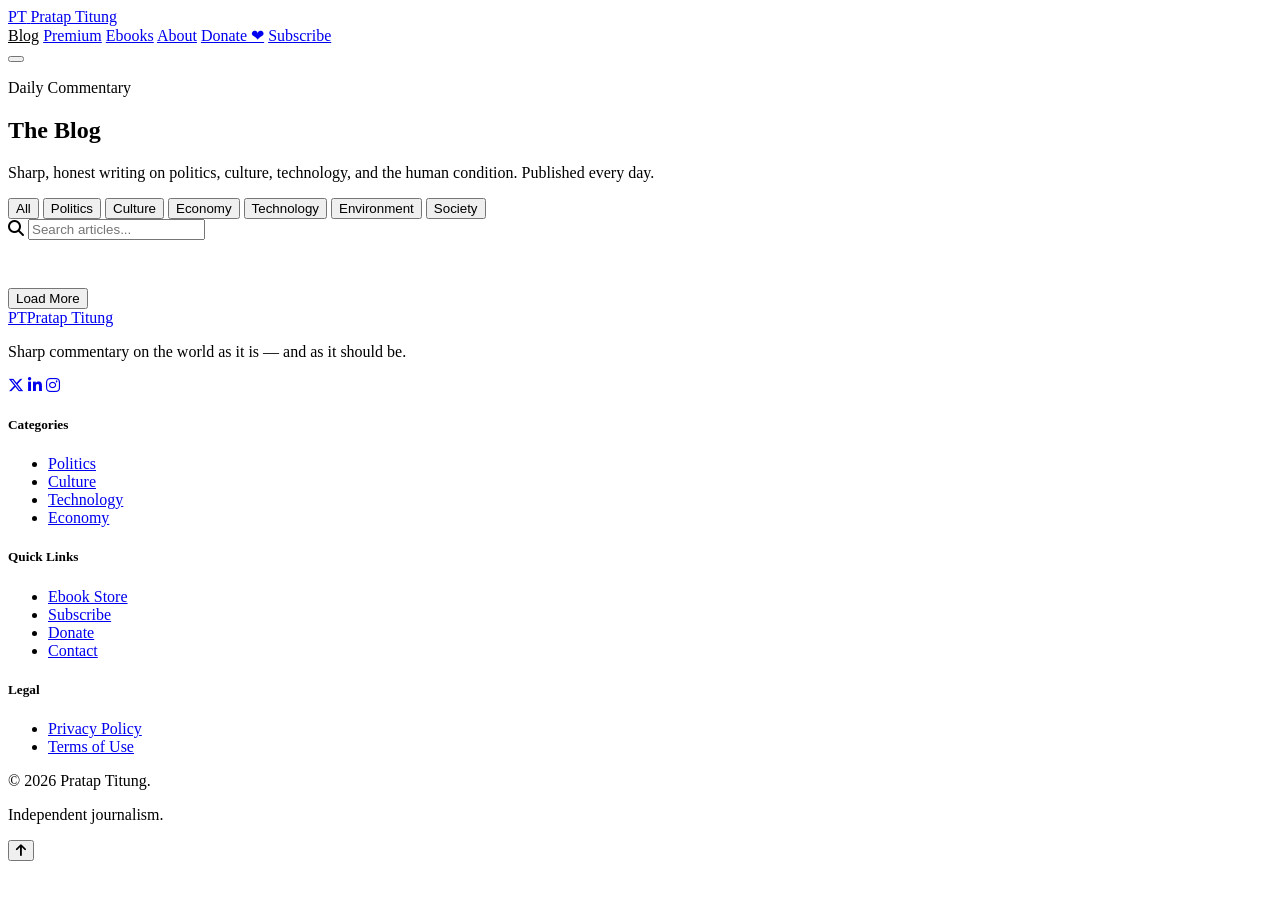
==== commit 3a67e470: "Add files via upload" ====
--- a/blog.html
+++ b/blog.html
@@ -73,11 +73,9 @@
         <a href="index.html" class="brand"><span class="brand-initial">PT</span><span class="brand-name">Pratap Titung</span></a>
         <p>Sharp commentary on the world as it is — and as it should be.</p>
         <div class="footer-social">
-          <a href="https://x.com/titung489" aria-label="Twitter"><i class="fa-brands fa-x-twitter"></i></a>
-          <a href="www.linkedin.com/in/titung489" aria-label="LinkedIn"><i class="fa-brands fa-linkedin-in"></i></a>
-          <a href="https://www.instagram.com/titung489" aria-label="Instagram"><i class="fa-brands fa-instagram"></i></a>
-          <a href="https://www.youtube.com/c/PJTOfficial" aria-label="YouTube"><i class="fa-brands fa-youtube"></i></a>
-          <a href="https://www.facebook.com/c/titung489" aria-label="Facebook"><i class="fa-brands fa-facebook"></i></a>
+          <a href="#"><i class="fa-brands fa-x-twitter"></i></a>
+          <a href="#"><i class="fa-brands fa-linkedin-in"></i></a>
+          <a href="#"><i class="fa-brands fa-instagram"></i></a>
         </div>
       </div>
       <div class="footer-col"><h5>Categories</h5><ul><li><a href="blog.html?cat=politics">Politics</a></li><li><a href="blog.html?cat=culture">Culture</a></li><li><a href="blog.html?cat=technology">Technology</a></li><li><a href="blog.html?cat=economy">Economy</a></li></ul></div>
